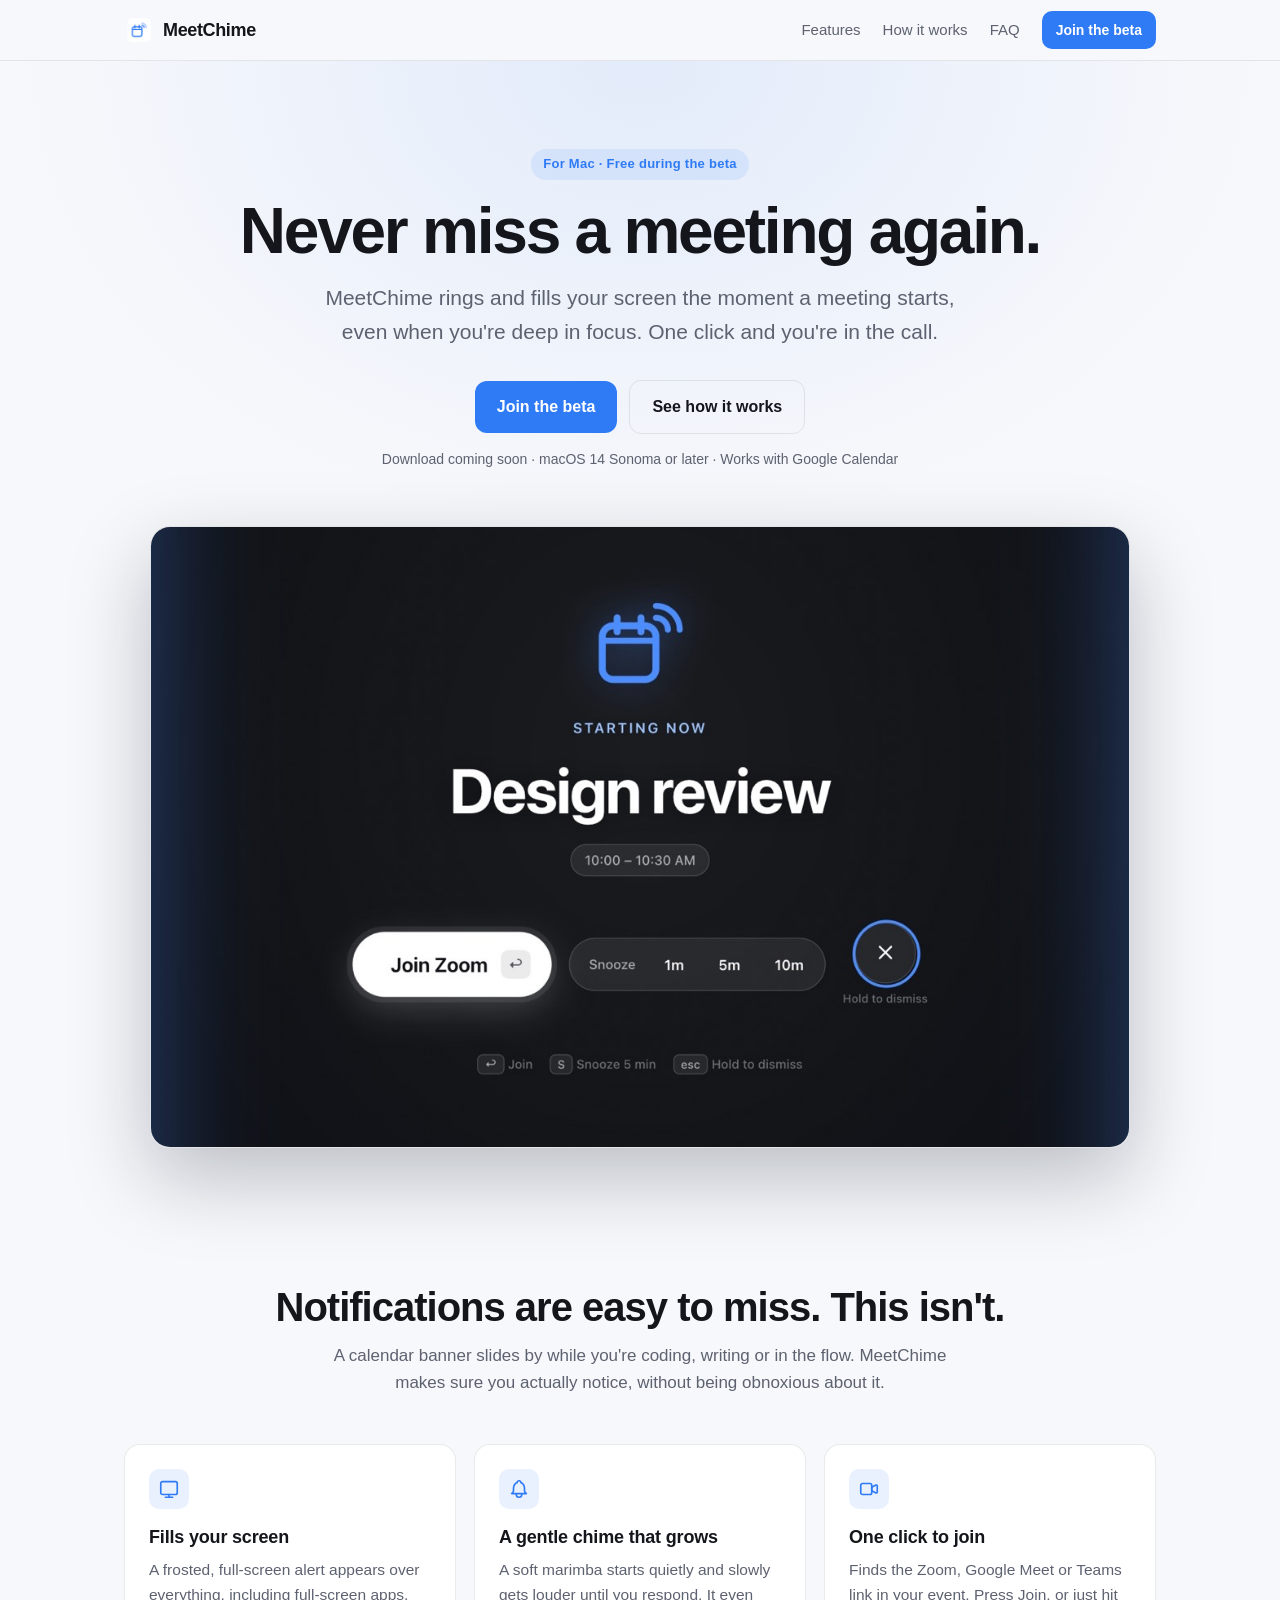
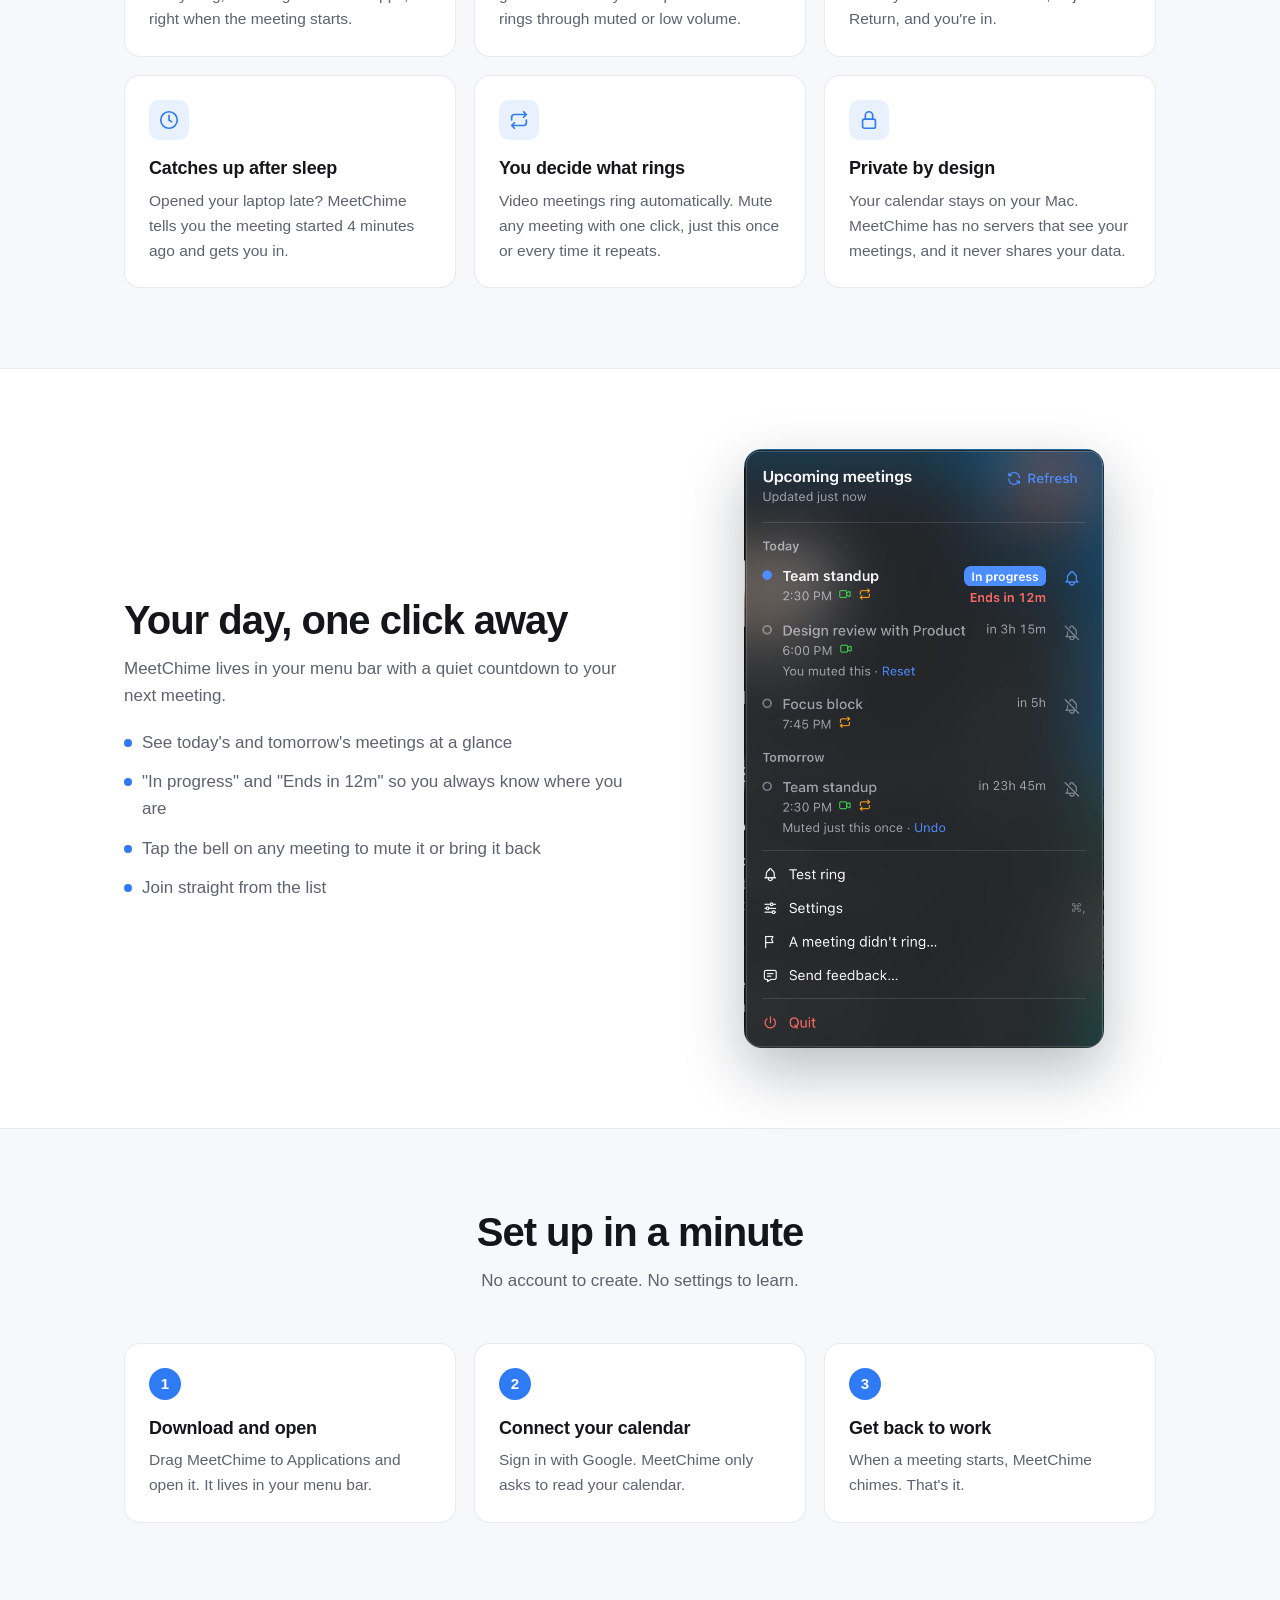
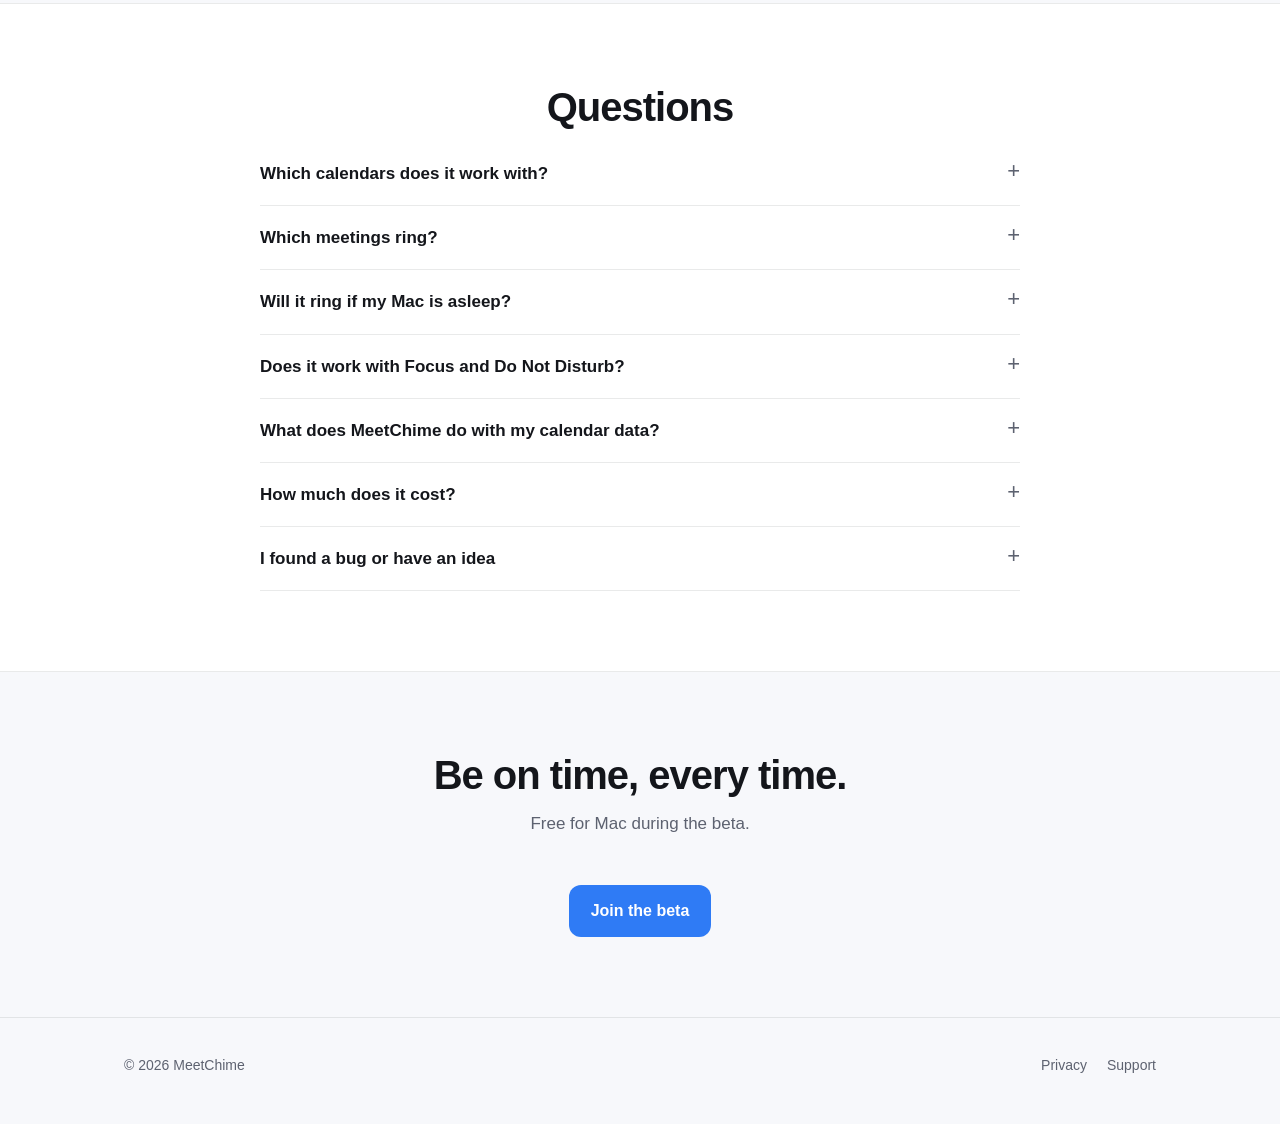
==== index.html @ 06bb9a7a "MeetChime website: landing page, privacy policy, sign-in pages Co-Authored-By: Claude Opus 5.5 <nore" ====
<!doctype html>
<html lang="en">
<head>
<meta charset="utf-8">
<meta name="viewport" content="width=device-width, initial-scale=1">
<title>MeetChime: never miss a meeting again</title>
<meta name="description" content="MeetChime is a Mac menu bar app that rings and fills your screen when a meeting starts, so you never miss one again. Works with Google Calendar, Zoom, Meet and Teams.">
<meta property="og:title" content="MeetChime: never miss a meeting again">
<meta property="og:description" content="A gentle ring and a full-screen alert when your meeting starts. One click to join.">
<meta property="og:image" content="https://meetchime.app/assets/ring-screen.jpg">
<meta property="og:url" content="https://meetchime.app/">
<link rel="icon" href="/assets/favicon.png">
<link rel="stylesheet" href="/style.css">
</head>
<body>
<header class="top">
  <div class="wrap">
    <a class="logo" href="/"><img src="/assets/app-icon.png" alt="">MeetChime</a>
    <nav class="nav">
      <a href="#features">Features</a>
      <a href="#how">How it works</a>
      <a href="#faq">FAQ</a>
      <a class="btn small download" href="#download">Download</a>
    </nav>
  </div>
</header>

<main>
  <div class="hero">
    <div class="wrap">
      <span class="eyebrow">For Mac · Free during the beta</span>
      <h1>Never miss a meeting again.</h1>
      <p class="lead">MeetChime rings and fills your screen the moment a meeting starts, even when you're deep in focus. One click and you're in the call.</p>
      <div class="cta" id="download">
        <a class="btn download" href="#">
          <svg viewBox="0 0 24 24" fill="currentColor" aria-hidden="true"><path d="M16.37 12.76c-.02-2.2 1.8-3.26 1.88-3.31-1.03-1.5-2.62-1.7-3.18-1.73-1.35-.14-2.64.8-3.33.8-.69 0-1.74-.78-2.86-.76-1.47.02-2.83.86-3.59 2.17-1.53 2.66-.39 6.6 1.1 8.76.73 1.06 1.6 2.24 2.73 2.2 1.1-.04 1.51-.71 2.84-.71 1.32 0 1.7.71 2.86.69 1.18-.02 1.93-1.07 2.65-2.13.84-1.22 1.18-2.41 1.2-2.47-.03-.01-2.3-.88-2.32-3.51zM14.2 6.29c.6-.73 1.01-1.75.9-2.77-.87.04-1.92.58-2.54 1.31-.56.64-1.05 1.68-.92 2.67.97.08 1.96-.49 2.56-1.21z"/></svg>
          <span>Download for Mac</span>
        </a>
        <a class="btn ghost" href="#how">See how it works</a>
      </div>
      <p class="fine" id="download-note">macOS 14 Sonoma or later · Works with Google Calendar</p>
      <div class="shot"><img src="/assets/ring-screen.jpg" alt="MeetChime's full-screen alert: a blue frosted screen saying 'Starting now: Design review', with Join Zoom, Snooze and Dismiss buttons" width="1200" height="760"></div>
    </div>
  </div>

  <section id="features">
    <div class="wrap">
      <h2>Notifications are easy to miss. This isn't.</h2>
      <p class="sub">A calendar banner slides by while you're coding, writing or in the flow. MeetChime makes sure you actually notice, without being obnoxious about it.</p>
      <div class="grid">
        <div class="card">
          <div class="icon"><svg viewBox="0 0 24 24" fill="none" stroke="currentColor" stroke-width="1.8" stroke-linecap="round" stroke-linejoin="round"><rect x="3" y="4" width="18" height="14" rx="2"/><path d="M8 21h8M12 18v3"/></svg></div>
          <h3>Fills your screen</h3>
          <p>A frosted, full-screen alert appears over everything, including full-screen apps, right when the meeting starts.</p>
        </div>
        <div class="card">
          <div class="icon"><svg viewBox="0 0 24 24" fill="none" stroke="currentColor" stroke-width="1.8" stroke-linecap="round" stroke-linejoin="round"><path d="M10 5a2 2 0 1 1 4 0a7 7 0 0 1 4 6v3a4 4 0 0 0 2 3H4a4 4 0 0 0 2-3v-3a7 7 0 0 1 4-6M9 17v1a3 3 0 0 0 6 0v-1"/></svg></div>
          <h3>A gentle chime that grows</h3>
          <p>A soft marimba starts quietly and slowly gets louder until you respond. It even rings through muted or low volume.</p>
        </div>
        <div class="card">
          <div class="icon"><svg viewBox="0 0 24 24" fill="none" stroke="currentColor" stroke-width="1.8" stroke-linecap="round" stroke-linejoin="round"><path d="M15 10l4.6-2.3a1 1 0 0 1 1.4.9v6.8a1 1 0 0 1-1.4.9L15 14z"/><rect x="3" y="6" width="12" height="12" rx="2"/></svg></div>
          <h3>One click to join</h3>
          <p>Finds the Zoom, Google Meet or Teams link in your event. Press Join, or just hit Return, and you're in.</p>
        </div>
        <div class="card">
          <div class="icon"><svg viewBox="0 0 24 24" fill="none" stroke="currentColor" stroke-width="1.8" stroke-linecap="round" stroke-linejoin="round"><circle cx="12" cy="12" r="9"/><path d="M12 7v5l3 2"/></svg></div>
          <h3>Catches up after sleep</h3>
          <p>Opened your laptop late? MeetChime tells you the meeting started 4 minutes ago and gets you in.</p>
        </div>
        <div class="card">
          <div class="icon"><svg viewBox="0 0 24 24" fill="none" stroke="currentColor" stroke-width="1.8" stroke-linecap="round" stroke-linejoin="round"><path d="M4 12V9a3 3 0 0 1 3-3h13m-3-3 3 3-3 3M20 12v3a3 3 0 0 1-3 3H4m3 3-3-3 3-3"/></svg></div>
          <h3>You decide what rings</h3>
          <p>Video meetings ring automatically. Mute any meeting with one click, just this once or every time it repeats.</p>
        </div>
        <div class="card">
          <div class="icon"><svg viewBox="0 0 24 24" fill="none" stroke="currentColor" stroke-width="1.8" stroke-linecap="round" stroke-linejoin="round"><rect x="5" y="11" width="14" height="10" rx="2"/><path d="M8 11V7a4 4 0 0 1 8 0v4"/></svg></div>
          <h3>Private by design</h3>
          <p>Your calendar stays on your Mac. MeetChime has no servers that see your meetings, and it never shares your data.</p>
        </div>
      </div>
    </div>
  </section>

  <section class="alt">
    <div class="wrap split">
      <div>
        <h2>Your day, one click away</h2>
        <p class="sub">MeetChime lives in your menu bar with a quiet countdown to your next meeting.</p>
        <ul>
          <li>See today's and tomorrow's meetings at a glance</li>
          <li>"In progress" and "Ends in 12m" so you always know where you are</li>
          <li>Tap the bell on any meeting to mute it or bring it back</li>
          <li>Join straight from the list</li>
        </ul>
      </div>
      <div class="panel-shot"><img src="/assets/menu-panel.png" alt="The MeetChime menu bar panel listing upcoming meetings with countdowns and bell toggles" width="685" height="1140"></div>
    </div>
  </section>

  <section id="how">
    <div class="wrap">
      <h2>Set up in a minute</h2>
      <p class="sub">No account to create. No settings to learn.</p>
      <div class="steps">
        <div class="card"><h3>Download and open</h3><p>Drag MeetChime to Applications and open it. It lives in your menu bar.</p></div>
        <div class="card"><h3>Connect your calendar</h3><p>Sign in with Google. MeetChime only asks to read your calendar.</p></div>
        <div class="card"><h3>Get back to work</h3><p>When a meeting starts, MeetChime chimes. That's it.</p></div>
      </div>
    </div>
  </section>

  <section id="faq" class="alt">
    <div class="wrap">
      <h2>Questions</h2>
      <div class="faq">
        <details><summary>Which calendars does it work with?</summary><p>Google Calendar today, including Google Workspace accounts. Outlook and iCloud are on the roadmap.</p></details>
        <details><summary>Which meetings ring?</summary><p>By default, meetings with a video link and at least one other person, that you haven't declined. You can turn any meeting on or off with one click, for a single occurrence or every time it repeats.</p></details>
        <details><summary>Will it ring if my Mac is asleep?</summary><p>A sleeping Mac can't ring. As soon as you wake it, MeetChime shows any meeting that's already started so you can jump straight in. A phone fallback for when your laptop is closed is on the roadmap.</p></details>
        <details><summary>Does it work with Focus and Do Not Disturb?</summary><p>Yes. Focus silences notifications, but MeetChime's alert is its own full-screen window, so it still gets through.</p></details>
        <details><summary>What does MeetChime do with my calendar data?</summary><p>It reads your events to know when to ring, and keeps them on your Mac. Nothing is sent to us. See the <a href="/privacy">privacy policy</a> for details.</p></details>
        <details><summary>How much does it cost?</summary><p>MeetChime is free during the beta.</p></details>
        <details><summary>I found a bug or have an idea</summary><p>Use "Send feedback" in the MeetChime menu, or email <a href="mailto:support@meetchime.app">support@meetchime.app</a>.</p></details>
      </div>
    </div>
  </section>

  <section class="final">
    <div class="wrap">
      <h2>Be on time, every time.</h2>
      <p class="sub">Free for Mac during the beta.</p>
      <div class="cta">
        <a class="btn download" href="#"><span>Download for Mac</span></a>
      </div>
    </div>
  </section>
</main>

<footer>
  <div class="wrap">
    <span>© 2026 MeetChime</span>
    <nav>
      <a href="/privacy">Privacy</a>
      <a href="mailto:support@meetchime.app">Support</a>
    </nav>
  </div>
</footer>

<script>
  // Until the first signed release exists, the download buttons ask people to get in touch instead.
  // Set RELEASED to true once a release with MeetChime.dmg is published.
  const RELEASED = false;
  const DMG = 'https://github.com/hhussain119/meetchime-site/releases/latest/download/MeetChime.dmg';
  for (const a of document.querySelectorAll('a.download')) {
    if (RELEASED) {
      a.href = DMG;
    } else {
      a.href = 'mailto:support@meetchime.app?subject=MeetChime%20beta&body=I%27d%20like%20to%20try%20MeetChime.';
      const label = a.querySelector('span');
      if (label) label.textContent = 'Join the beta';
      else a.textContent = 'Join the beta';
      a.querySelector('svg')?.remove(); // the Apple logo is for the real download
    }
  }
  if (!RELEASED) document.getElementById('download-note').textContent = 'Download coming soon · macOS 14 Sonoma or later · Works with Google Calendar';
</script>
</body>
</html>
---- style.css ----
:root {
  color-scheme: light dark;
  --bg: #f7f8fb; --surface: #fff; --text: #14161b; --muted: #5d6270; --border: rgba(20, 22, 27, .09);
  --accent: #2f7bf5; --accent-strong: #1f64d6; --accent-soft: rgba(47, 123, 245, .1); --ok: #1f9d55; --warn: #d97706;
  --radius: 16px; --max: 1080px;
}
@media (prefers-color-scheme: dark) {
  :root {
    --bg: #0e1015; --surface: #171a21; --text: #f2f3f5; --muted: #a2a7b3; --border: rgba(255, 255, 255, .08);
    --accent: #4c8dff; --accent-strong: #6aa0ff; --accent-soft: rgba(76, 141, 255, .14); --ok: #32d74b; --warn: #ff9f0a;
  }
}
* { box-sizing: border-box; }
html { scroll-behavior: smooth; }
body {
  margin: 0; background: var(--bg); color: var(--text);
  font: 17px/1.6 -apple-system, BlinkMacSystemFont, "SF Pro Text", "Inter", "Segoe UI", sans-serif;
  -webkit-font-smoothing: antialiased;
}
a { color: var(--accent); text-decoration: none; }
a:hover { text-decoration: underline; }
img { max-width: 100%; height: auto; display: block; }
.wrap { max-width: var(--max); margin: 0 auto; padding: 0 24px; }

/* Header */
.top { position: sticky; top: 0; z-index: 10; backdrop-filter: saturate(1.6) blur(14px); -webkit-backdrop-filter: saturate(1.6) blur(14px);
  background: color-mix(in srgb, var(--bg) 78%, transparent); border-bottom: 1px solid var(--border); }
.top .wrap { display: flex; align-items: center; justify-content: space-between; height: 60px; }
.logo { display: inline-flex; align-items: center; gap: 9px; font-weight: 700; font-size: 18px; letter-spacing: -.02em; color: var(--text); }
.logo:hover { text-decoration: none; }
.logo img { width: 30px; height: 30px; border-radius: 7px; }
.nav { display: flex; align-items: center; gap: 22px; font-size: 15px; }
.nav a { color: var(--muted); }
.nav a:hover { color: var(--text); text-decoration: none; }
.nav a.btn, .nav a.btn:hover { color: #fff; }

/* Buttons */
.btn { display: inline-flex; align-items: center; gap: 9px; padding: 13px 22px; border-radius: 12px; font-weight: 650; font-size: 16px;
  background: var(--accent); color: #fff; border: 0; cursor: pointer; transition: transform .12s ease, background .12s ease; }
.btn:hover { background: var(--accent-strong); text-decoration: none; transform: translateY(-1px); }
.btn.small { padding: 8px 14px; font-size: 14px; border-radius: 10px; }
.btn.ghost { background: transparent; color: var(--text); border: 1px solid var(--border); }
.btn.ghost:hover { background: var(--accent-soft); }
.btn svg { width: 18px; height: 18px; }

/* Hero */
.hero { padding: 88px 0 56px; text-align: center;
  background: radial-gradient(ellipse 70% 60% at 50% 0%, var(--accent-soft), transparent 70%); }
.eyebrow { display: inline-block; padding: 5px 12px; border-radius: 999px; background: var(--accent-soft); color: var(--accent);
  font-size: 13px; font-weight: 650; letter-spacing: .02em; }
h1 { margin: 18px auto 16px; max-width: 820px; font-size: clamp(38px, 6vw, 64px); line-height: 1.05; letter-spacing: -.035em; }
.lead { margin: 0 auto 32px; max-width: 640px; font-size: clamp(18px, 2.2vw, 21px); color: var(--muted); }
.cta { display: flex; justify-content: center; align-items: center; gap: 12px; flex-wrap: wrap; }
.fine { margin-top: 14px; font-size: 14px; color: var(--muted); }
.shot { margin: 56px auto 0; max-width: 980px; border-radius: 20px; overflow: hidden;
  box-shadow: 0 30px 80px rgba(10, 20, 40, .25); border: 1px solid var(--border); }

/* Sections */
section { padding: 80px 0; }
section.alt { background: var(--surface); border-top: 1px solid var(--border); border-bottom: 1px solid var(--border); }
h2 { margin: 0 0 12px; font-size: clamp(28px, 4vw, 40px); line-height: 1.15; letter-spacing: -.025em; text-align: center; }
.sub { margin: 0 auto 48px; max-width: 620px; text-align: center; color: var(--muted); }
.grid { display: grid; grid-template-columns: repeat(auto-fit, minmax(260px, 1fr)); gap: 18px; }
.card { padding: 24px; border-radius: var(--radius); background: var(--surface); border: 1px solid var(--border); }
section.alt .card { background: var(--bg); }
.card .icon { width: 40px; height: 40px; border-radius: 10px; display: grid; place-items: center; background: var(--accent-soft); color: var(--accent); margin-bottom: 14px; }
.card .icon svg { width: 22px; height: 22px; }
.card h3 { margin: 0 0 6px; font-size: 18px; letter-spacing: -.01em; }
.card p { margin: 0; color: var(--muted); font-size: 15.5px; }

.split { display: grid; grid-template-columns: 1.05fr .95fr; gap: 56px; align-items: center; }
.split h2, .split .sub { text-align: left; margin-left: 0; }
.split .sub { margin-bottom: 20px; }
.split ul { margin: 0; padding: 0; list-style: none; display: grid; gap: 12px; }
.split li { display: flex; gap: 10px; color: var(--muted); }
.split li::before { content: ""; flex: none; width: 8px; height: 8px; margin-top: 10px; border-radius: 50%; background: var(--accent); }
.panel-shot { max-width: 360px; margin: 0 auto; border-radius: 18px; overflow: hidden; box-shadow: 0 24px 60px rgba(10, 20, 40, .28); }

.steps { counter-reset: step; display: grid; grid-template-columns: repeat(auto-fit, minmax(240px, 1fr)); gap: 18px; }
.steps .card::before { counter-increment: step; content: counter(step); display: grid; place-items: center; width: 32px; height: 32px;
  border-radius: 50%; background: var(--accent); color: #fff; font-weight: 700; font-size: 15px; margin-bottom: 14px; }

.faq { max-width: 760px; margin: 0 auto; }
.faq details { border-bottom: 1px solid var(--border); padding: 18px 0; }
.faq summary { cursor: pointer; font-weight: 650; font-size: 17px; list-style: none; display: flex; justify-content: space-between; gap: 12px; }
.faq summary::-webkit-details-marker { display: none; }
.faq summary::after { content: "+"; color: var(--muted); font-weight: 400; font-size: 22px; line-height: 1; }
.faq details[open] summary::after { content: "–"; }
.faq p { margin: 10px 0 0; color: var(--muted); }

.final { text-align: center; }

/* Footer */
footer { padding: 36px 0 48px; color: var(--muted); font-size: 14px; border-top: 1px solid var(--border); }
footer .wrap { display: flex; justify-content: space-between; gap: 16px; flex-wrap: wrap; }
footer nav { display: flex; gap: 20px; }
footer a { color: var(--muted); }

/* Legal and simple pages */
.doc { max-width: 760px; margin: 0 auto; padding: 64px 24px 80px; }
.doc h1 { font-size: clamp(32px, 5vw, 44px); margin: 0 0 6px; text-align: left; }
.doc .updated { color: var(--muted); font-size: 15px; margin: 0 0 36px; }
.doc h2 { text-align: left; font-size: 22px; margin: 36px 0 10px; }
.doc p, .doc li { color: var(--muted); }
.doc li { margin: 6px 0; }
.doc strong { color: var(--text); }

.center { min-height: calc(100vh - 61px); display: grid; place-items: center; padding: 24px; }
.result { width: 100%; max-width: 440px; padding: 40px 32px 30px; text-align: center; border-radius: 20px;
  background: var(--surface); border: 1px solid var(--border); box-shadow: 0 24px 70px rgba(10, 20, 40, .1); }
.result .status { width: 68px; height: 68px; margin: 0 auto 18px; border-radius: 50%; display: grid; place-items: center; }
.result .status.ok { background: color-mix(in srgb, var(--ok) 14%, transparent); color: var(--ok); }
.result .status.err { background: color-mix(in srgb, var(--warn) 16%, transparent); color: var(--warn); }
.result h1 { font-size: 28px; margin: 0 0 10px; letter-spacing: -.02em; }
.result p { margin: 0; color: var(--muted); }
.result .note { margin-top: 24px; padding-top: 18px; border-top: 1px solid var(--border); font-size: 14px; }

@media (max-width: 820px) {
  .split { grid-template-columns: 1fr; gap: 36px; }
  .split h2, .split .sub { text-align: center; }
  .nav a:not(.btn) { display: none; }
  .hero { padding-top: 64px; }
  section { padding: 64px 0; }
}
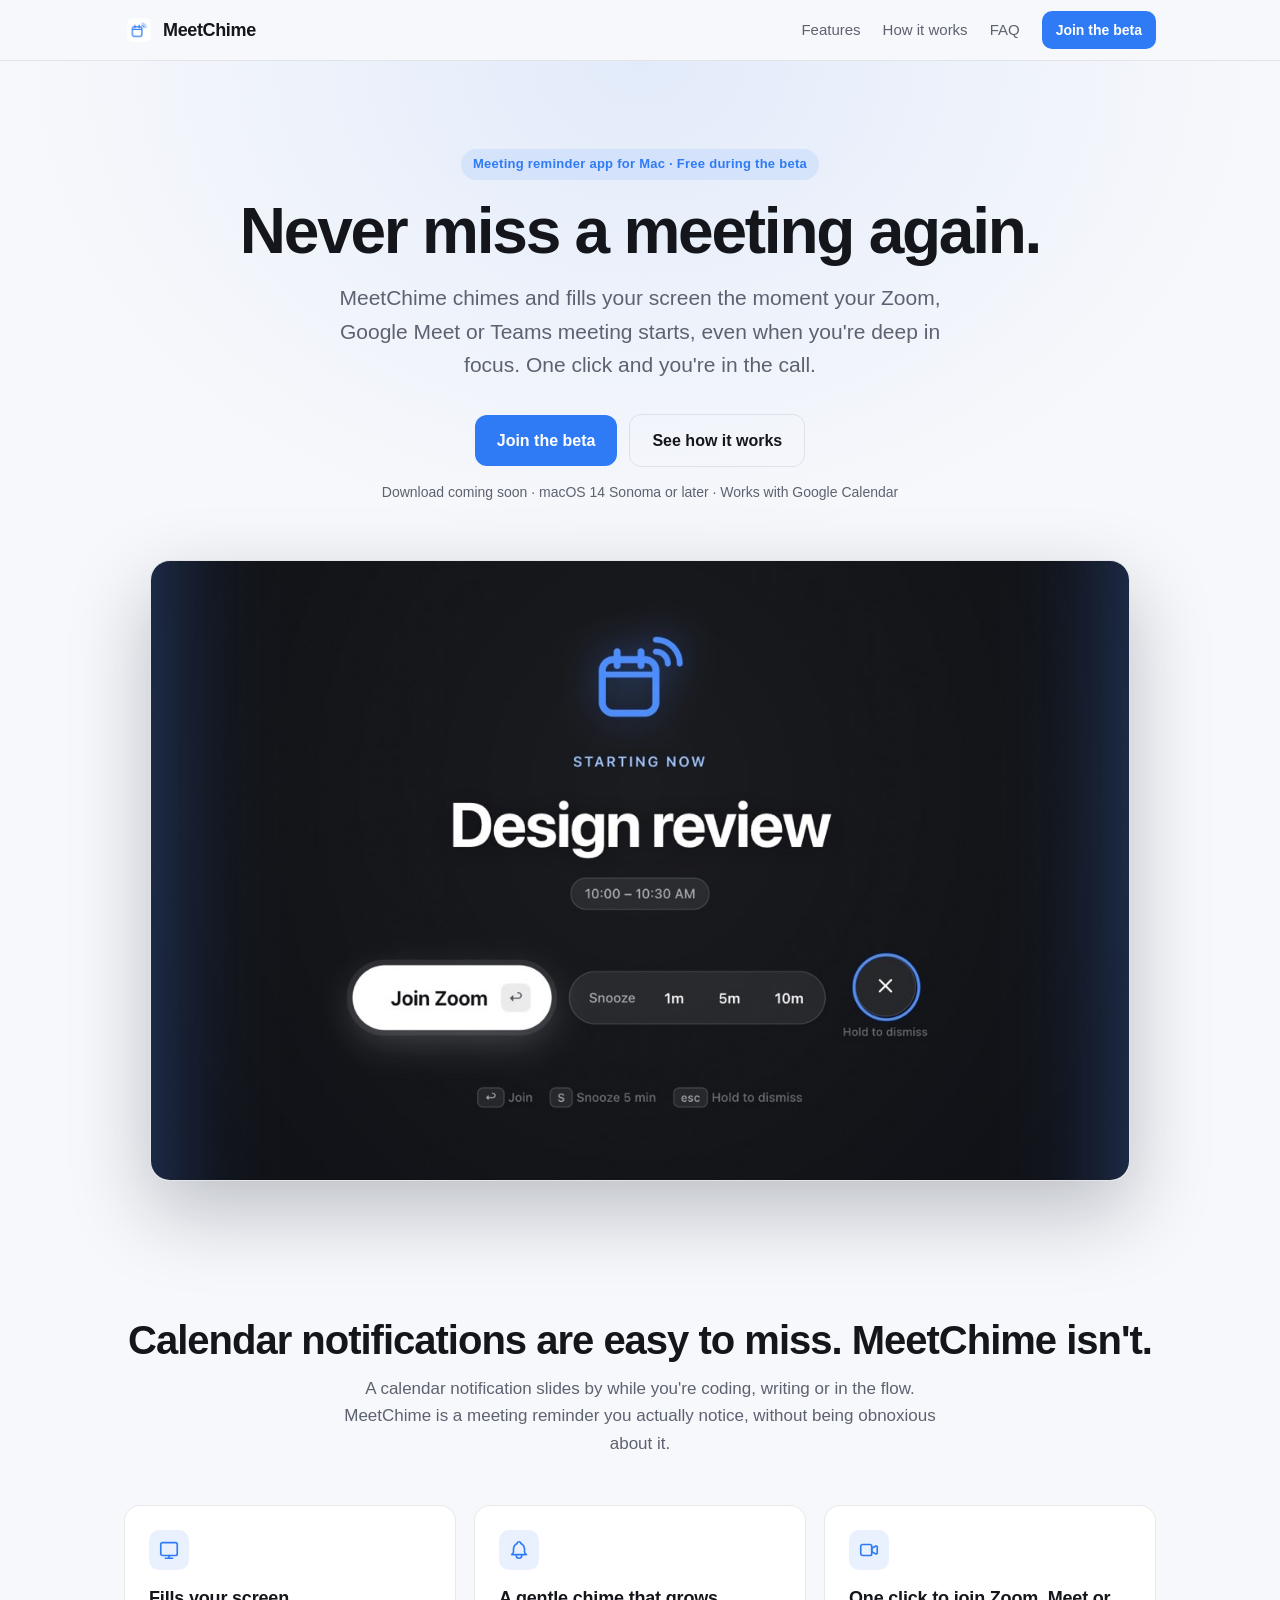
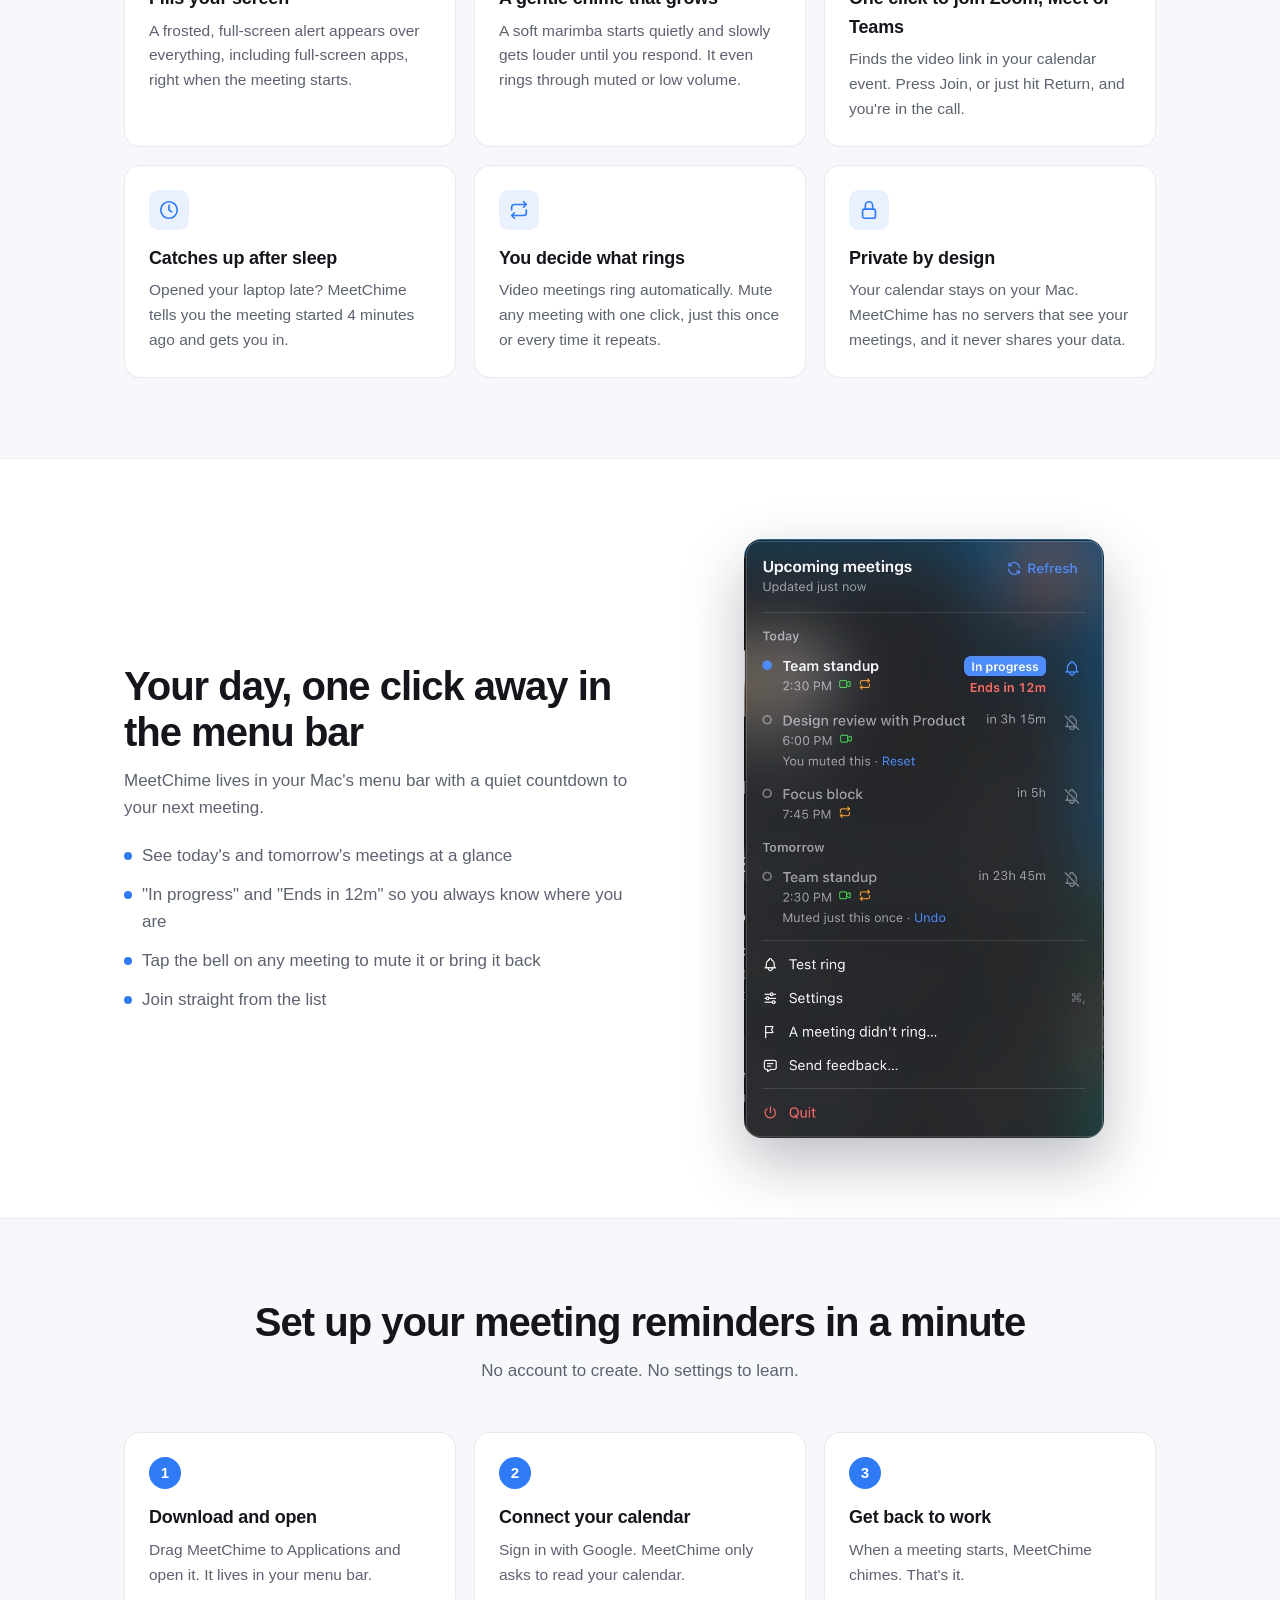
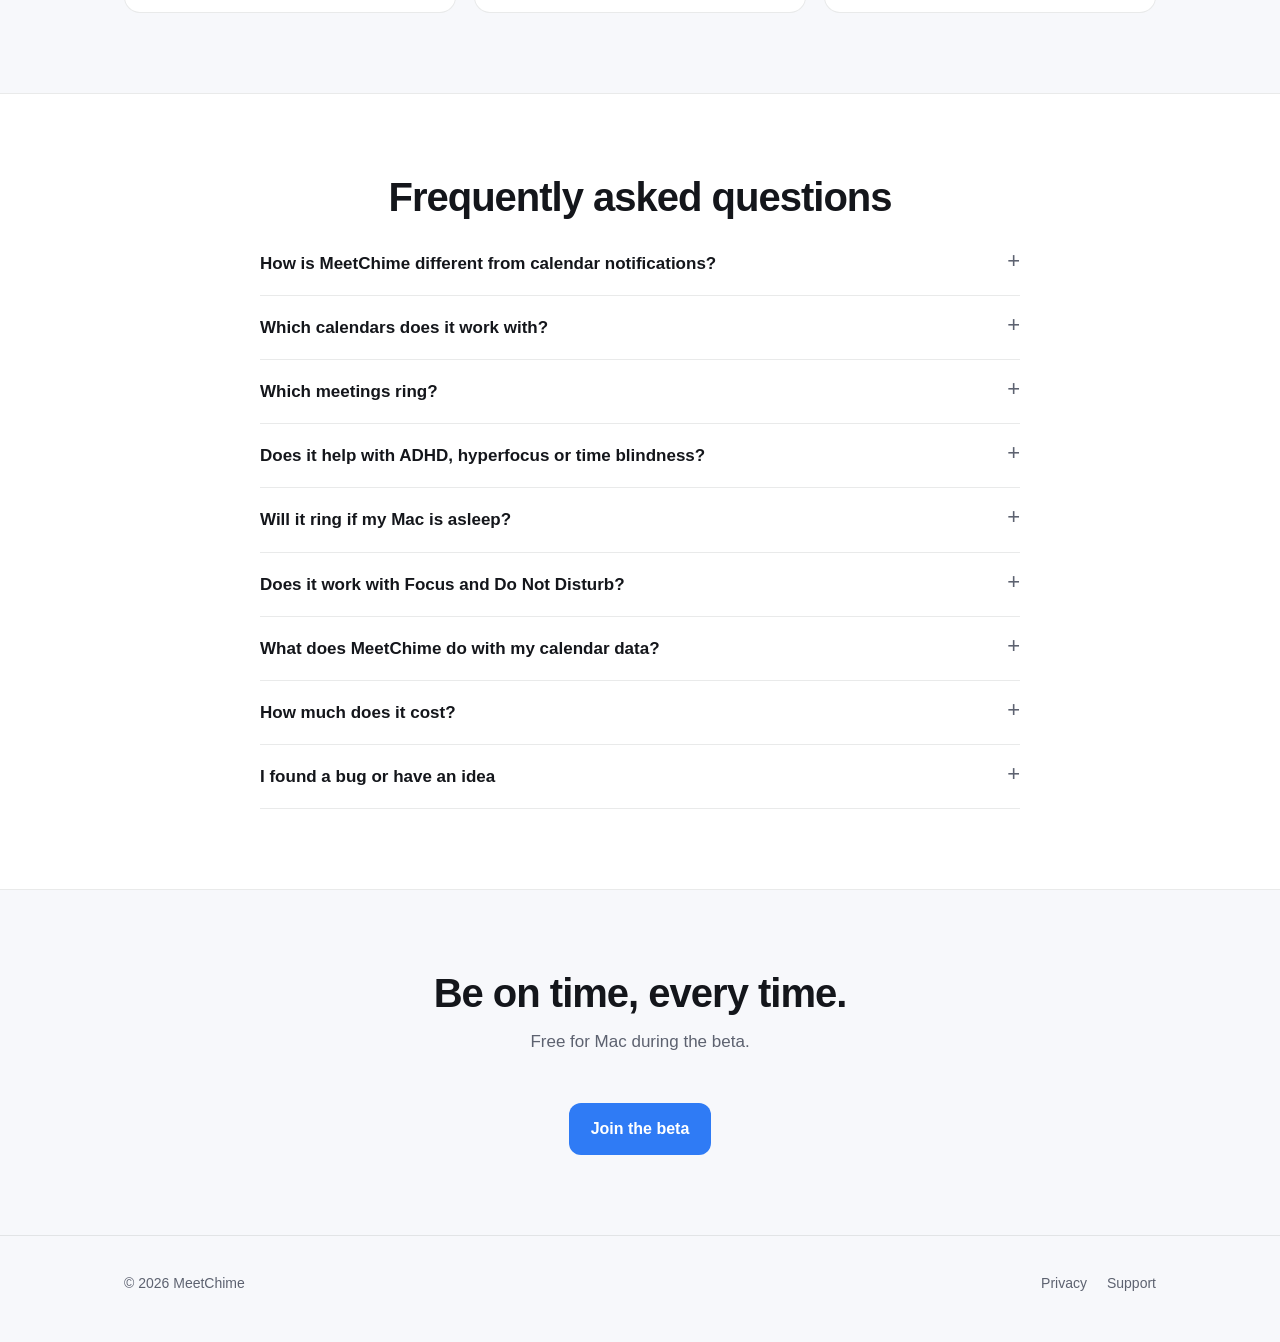
==== commit 5ec14956: "SEO: search-friendly copy, canonical, link previews, structured data, sitemap - Title, description, " ====
--- a/index.html
+++ b/index.html
@@ -3,13 +3,41 @@
 <head>
 <meta charset="utf-8">
 <meta name="viewport" content="width=device-width, initial-scale=1">
-<title>MeetChime: never miss a meeting again</title>
-<meta name="description" content="MeetChime is a Mac menu bar app that rings and fills your screen when a meeting starts, so you never miss one again. Works with Google Calendar, Zoom, Meet and Teams.">
-<meta property="og:title" content="MeetChime: never miss a meeting again">
-<meta property="og:description" content="A gentle ring and a full-screen alert when your meeting starts. One click to join.">
-<meta property="og:image" content="https://meetchime.app/assets/ring-screen.jpg">
+<title>MeetChime: the meeting reminder app for Mac you can't miss</title>
+<meta name="description" content="Meeting reminder app for Mac: a chime and a full-screen alert when your Zoom, Google Meet or Teams meeting starts, with one-click Join. Free during the beta.">
+<link rel="canonical" href="https://meetchime.app/">
+<meta property="og:type" content="website">
+<meta property="og:site_name" content="MeetChime">
+<meta property="og:title" content="MeetChime: the meeting reminder app for Mac you can't miss">
+<meta property="og:description" content="A meeting reminder for Mac you can't miss: a gentle chime and a full-screen alert when your meeting starts, with one click to join.">
 <meta property="og:url" content="https://meetchime.app/">
+<meta property="og:image" content="https://meetchime.app/assets/og-image.jpg">
+<meta property="og:image:width" content="1200">
+<meta property="og:image:height" content="630">
+<meta property="og:image:alt" content="MeetChime's full-screen meeting alert with Join, Snooze and Dismiss buttons">
+<meta name="twitter:card" content="summary_large_image">
+<meta name="twitter:title" content="MeetChime: the meeting reminder app for Mac you can't miss">
+<meta name="twitter:description" content="A meeting reminder for Mac you can't miss: a gentle chime and a full-screen alert when your meeting starts, with one click to join.">
+<meta name="twitter:image" content="https://meetchime.app/assets/og-image.jpg">
+<meta name="theme-color" content="#2f7bf5">
 <link rel="icon" href="/assets/favicon.png">
+<link rel="apple-touch-icon" href="/assets/apple-touch-icon.png">
+<script type="application/ld+json">
+{
+  "@context": "https://schema.org",
+  "@type": "SoftwareApplication",
+  "name": "MeetChime",
+  "description": "Meeting reminder app for Mac: a chime and a full-screen alert when your Zoom, Google Meet or Teams meeting starts, with one-click Join. Free during the beta.",
+  "url": "https://meetchime.app/",
+  "image": "https://meetchime.app/assets/og-image.jpg",
+  "screenshot": "https://meetchime.app/assets/ring-screen.jpg",
+  "applicationCategory": "BusinessApplication",
+  "applicationSubCategory": "Meeting reminder",
+  "operatingSystem": "macOS 14 or later",
+  "offers": { "@type": "Offer", "price": "0", "priceCurrency": "USD" },
+  "publisher": { "@type": "Organization", "name": "MeetChime", "url": "https://meetchime.app/", "email": "support@meetchime.app" }
+}
+</script>
 <link rel="stylesheet" href="/style.css">
 </head>
 <body>
@@ -28,9 +56,9 @@
 <main>
   <div class="hero">
     <div class="wrap">
-      <span class="eyebrow">For Mac · Free during the beta</span>
+      <span class="eyebrow">Meeting reminder app for Mac · Free during the beta</span>
       <h1>Never miss a meeting again.</h1>
-      <p class="lead">MeetChime rings and fills your screen the moment a meeting starts, even when you're deep in focus. One click and you're in the call.</p>
+      <p class="lead">MeetChime chimes and fills your screen the moment your Zoom, Google Meet or Teams meeting starts, even when you're deep in focus. One click and you're in the call.</p>
       <div class="cta" id="download">
         <a class="btn download" href="#">
           <svg viewBox="0 0 24 24" fill="currentColor" aria-hidden="true"><path d="M16.37 12.76c-.02-2.2 1.8-3.26 1.88-3.31-1.03-1.5-2.62-1.7-3.18-1.73-1.35-.14-2.64.8-3.33.8-.69 0-1.74-.78-2.86-.76-1.47.02-2.83.86-3.59 2.17-1.53 2.66-.39 6.6 1.1 8.76.73 1.06 1.6 2.24 2.73 2.2 1.1-.04 1.51-.71 2.84-.71 1.32 0 1.7.71 2.86.69 1.18-.02 1.93-1.07 2.65-2.13.84-1.22 1.18-2.41 1.2-2.47-.03-.01-2.3-.88-2.32-3.51zM14.2 6.29c.6-.73 1.01-1.75.9-2.77-.87.04-1.92.58-2.54 1.31-.56.64-1.05 1.68-.92 2.67.97.08 1.96-.49 2.56-1.21z"/></svg>
@@ -45,8 +73,8 @@
 
   <section id="features">
     <div class="wrap">
-      <h2>Notifications are easy to miss. This isn't.</h2>
-      <p class="sub">A calendar banner slides by while you're coding, writing or in the flow. MeetChime makes sure you actually notice, without being obnoxious about it.</p>
+      <h2>Calendar notifications are easy to miss. MeetChime isn't.</h2>
+      <p class="sub">A calendar notification slides by while you're coding, writing or in the flow. MeetChime is a meeting reminder you actually notice, without being obnoxious about it.</p>
       <div class="grid">
         <div class="card">
           <div class="icon"><svg viewBox="0 0 24 24" fill="none" stroke="currentColor" stroke-width="1.8" stroke-linecap="round" stroke-linejoin="round"><rect x="3" y="4" width="18" height="14" rx="2"/><path d="M8 21h8M12 18v3"/></svg></div>
@@ -60,8 +88,8 @@
         </div>
         <div class="card">
           <div class="icon"><svg viewBox="0 0 24 24" fill="none" stroke="currentColor" stroke-width="1.8" stroke-linecap="round" stroke-linejoin="round"><path d="M15 10l4.6-2.3a1 1 0 0 1 1.4.9v6.8a1 1 0 0 1-1.4.9L15 14z"/><rect x="3" y="6" width="12" height="12" rx="2"/></svg></div>
-          <h3>One click to join</h3>
-          <p>Finds the Zoom, Google Meet or Teams link in your event. Press Join, or just hit Return, and you're in.</p>
+          <h3>One click to join Zoom, Meet or Teams</h3>
+          <p>Finds the video link in your calendar event. Press Join, or just hit Return, and you're in the call.</p>
         </div>
         <div class="card">
           <div class="icon"><svg viewBox="0 0 24 24" fill="none" stroke="currentColor" stroke-width="1.8" stroke-linecap="round" stroke-linejoin="round"><circle cx="12" cy="12" r="9"/><path d="M12 7v5l3 2"/></svg></div>
@@ -85,8 +113,8 @@
   <section class="alt">
     <div class="wrap split">
       <div>
-        <h2>Your day, one click away</h2>
-        <p class="sub">MeetChime lives in your menu bar with a quiet countdown to your next meeting.</p>
+        <h2>Your day, one click away in the menu bar</h2>
+        <p class="sub">MeetChime lives in your Mac's menu bar with a quiet countdown to your next meeting.</p>
         <ul>
           <li>See today's and tomorrow's meetings at a glance</li>
           <li>"In progress" and "Ends in 12m" so you always know where you are</li>
@@ -94,13 +122,13 @@
           <li>Join straight from the list</li>
         </ul>
       </div>
-      <div class="panel-shot"><img src="/assets/menu-panel.png" alt="The MeetChime menu bar panel listing upcoming meetings with countdowns and bell toggles" width="685" height="1140"></div>
+      <div class="panel-shot"><img src="/assets/menu-panel.jpg" loading="lazy" alt="The MeetChime menu bar panel listing upcoming meetings with countdowns and bell toggles" width="685" height="1140"></div>
     </div>
   </section>
 
   <section id="how">
     <div class="wrap">
-      <h2>Set up in a minute</h2>
+      <h2>Set up your meeting reminders in a minute</h2>
       <p class="sub">No account to create. No settings to learn.</p>
       <div class="steps">
         <div class="card"><h3>Download and open</h3><p>Drag MeetChime to Applications and open it. It lives in your menu bar.</p></div>
@@ -112,10 +140,12 @@
 
   <section id="faq" class="alt">
     <div class="wrap">
-      <h2>Questions</h2>
+      <h2>Frequently asked questions</h2>
       <div class="faq">
+        <details><summary>How is MeetChime different from calendar notifications?</summary><p>Google Calendar and macOS show a small banner that disappears in seconds and is silenced by Focus. MeetChime shows a full-screen alert with a chime that grows until you respond, and a button that joins the call directly.</p></details>
         <details><summary>Which calendars does it work with?</summary><p>Google Calendar today, including Google Workspace accounts. Outlook and iCloud are on the roadmap.</p></details>
         <details><summary>Which meetings ring?</summary><p>By default, meetings with a video link and at least one other person, that you haven't declined. You can turn any meeting on or off with one click, for a single occurrence or every time it repeats.</p></details>
+        <details><summary>Does it help with ADHD, hyperfocus or time blindness?</summary><p>Many people miss meetings because they're deep in focus and a small notification doesn't register. MeetChime was built for exactly that moment: the full-screen alert interrupts your focus right when the meeting starts, so you don't have to keep an eye on the clock.</p></details>
         <details><summary>Will it ring if my Mac is asleep?</summary><p>A sleeping Mac can't ring. As soon as you wake it, MeetChime shows any meeting that's already started so you can jump straight in. A phone fallback for when your laptop is closed is on the roadmap.</p></details>
         <details><summary>Does it work with Focus and Do Not Disturb?</summary><p>Yes. Focus silences notifications, but MeetChime's alert is its own full-screen window, so it still gets through.</p></details>
         <details><summary>What does MeetChime do with my calendar data?</summary><p>It reads your events to know when to ring, and keeps them on your Mac. Nothing is sent to us. See the <a href="/privacy">privacy policy</a> for details.</p></details>
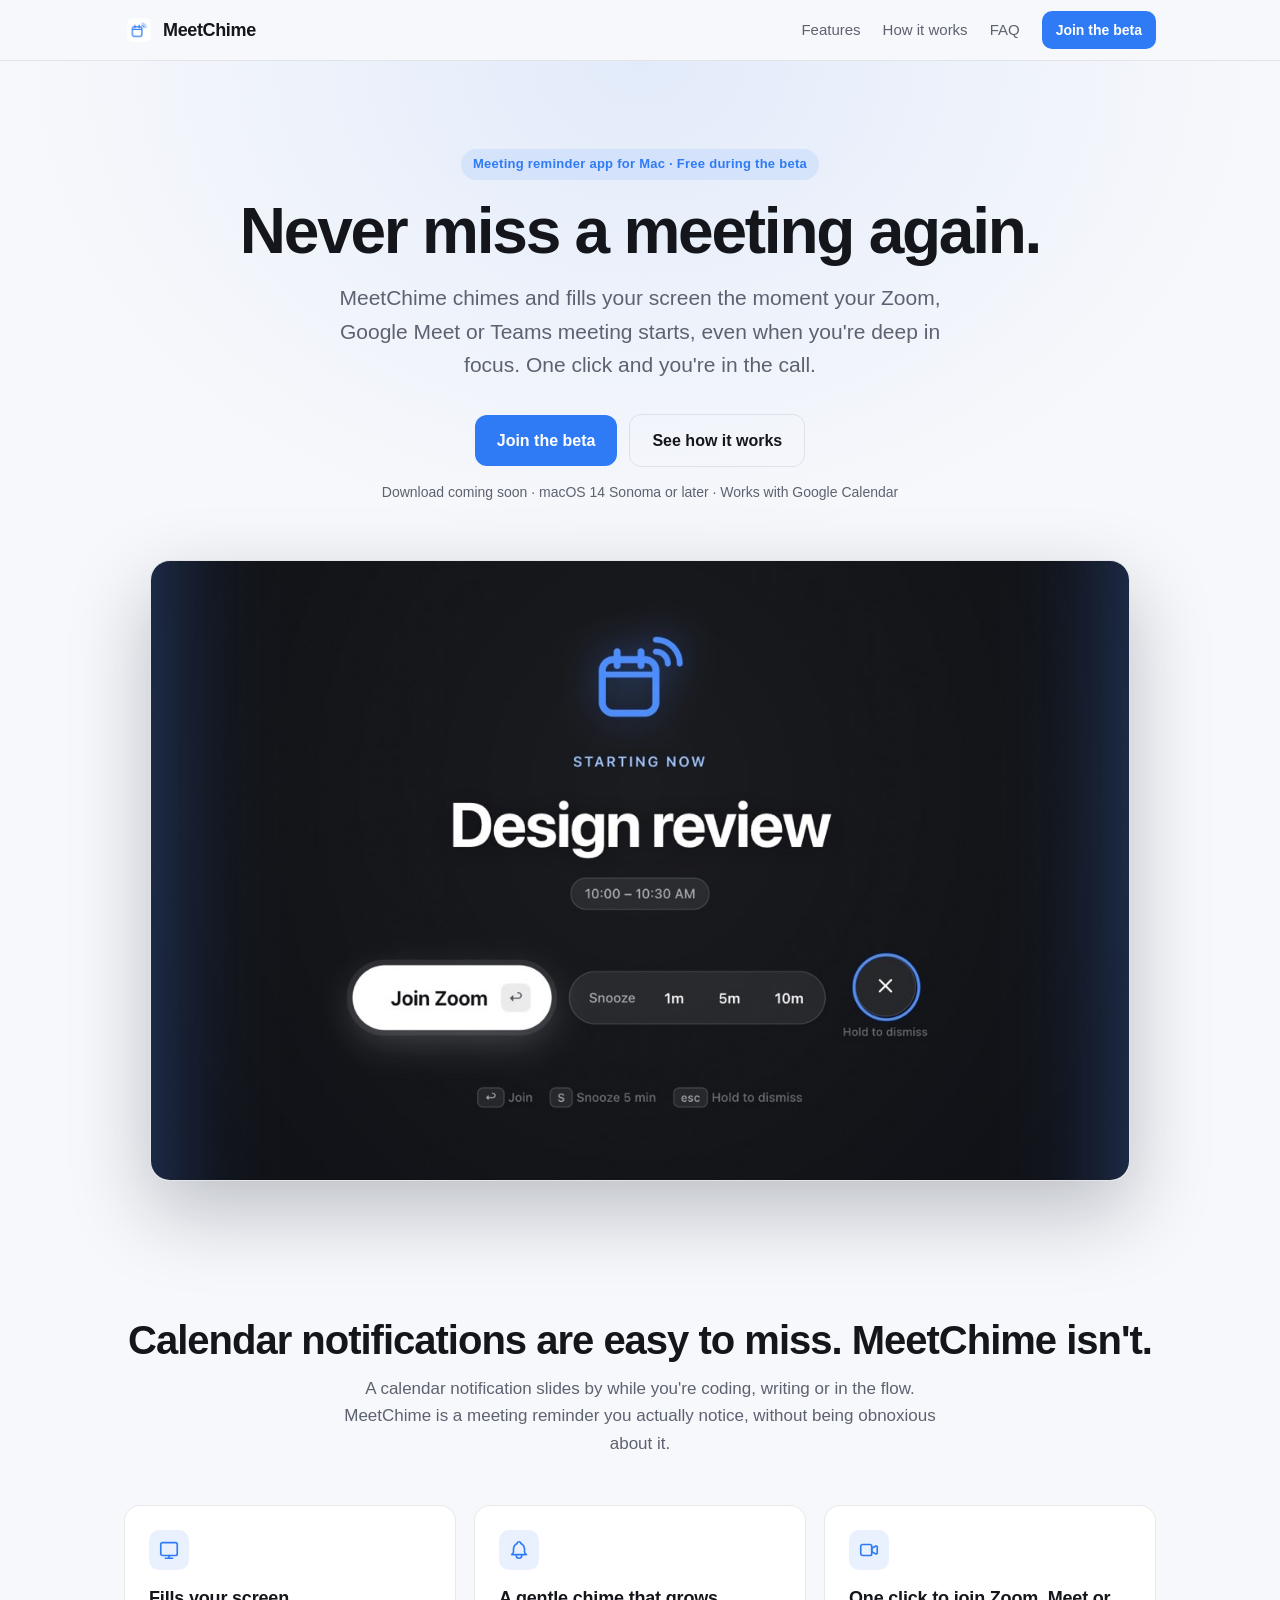
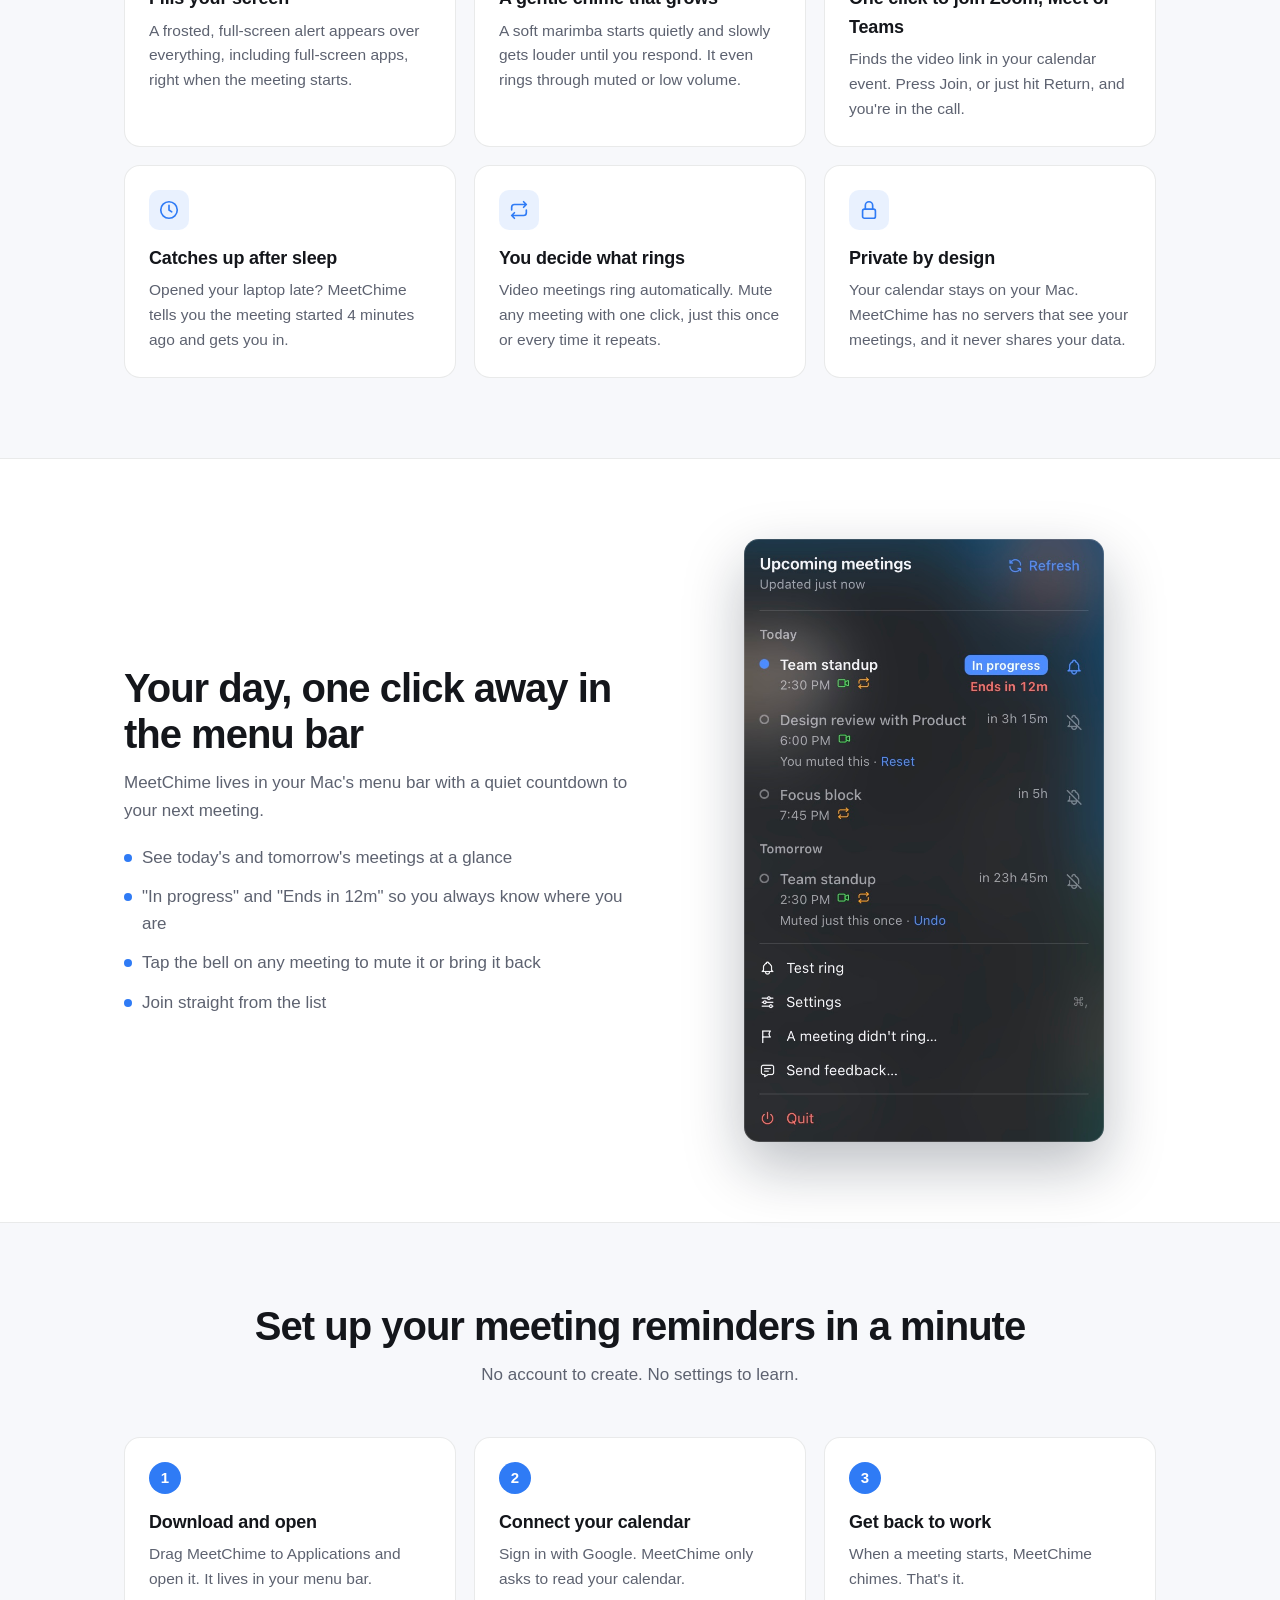
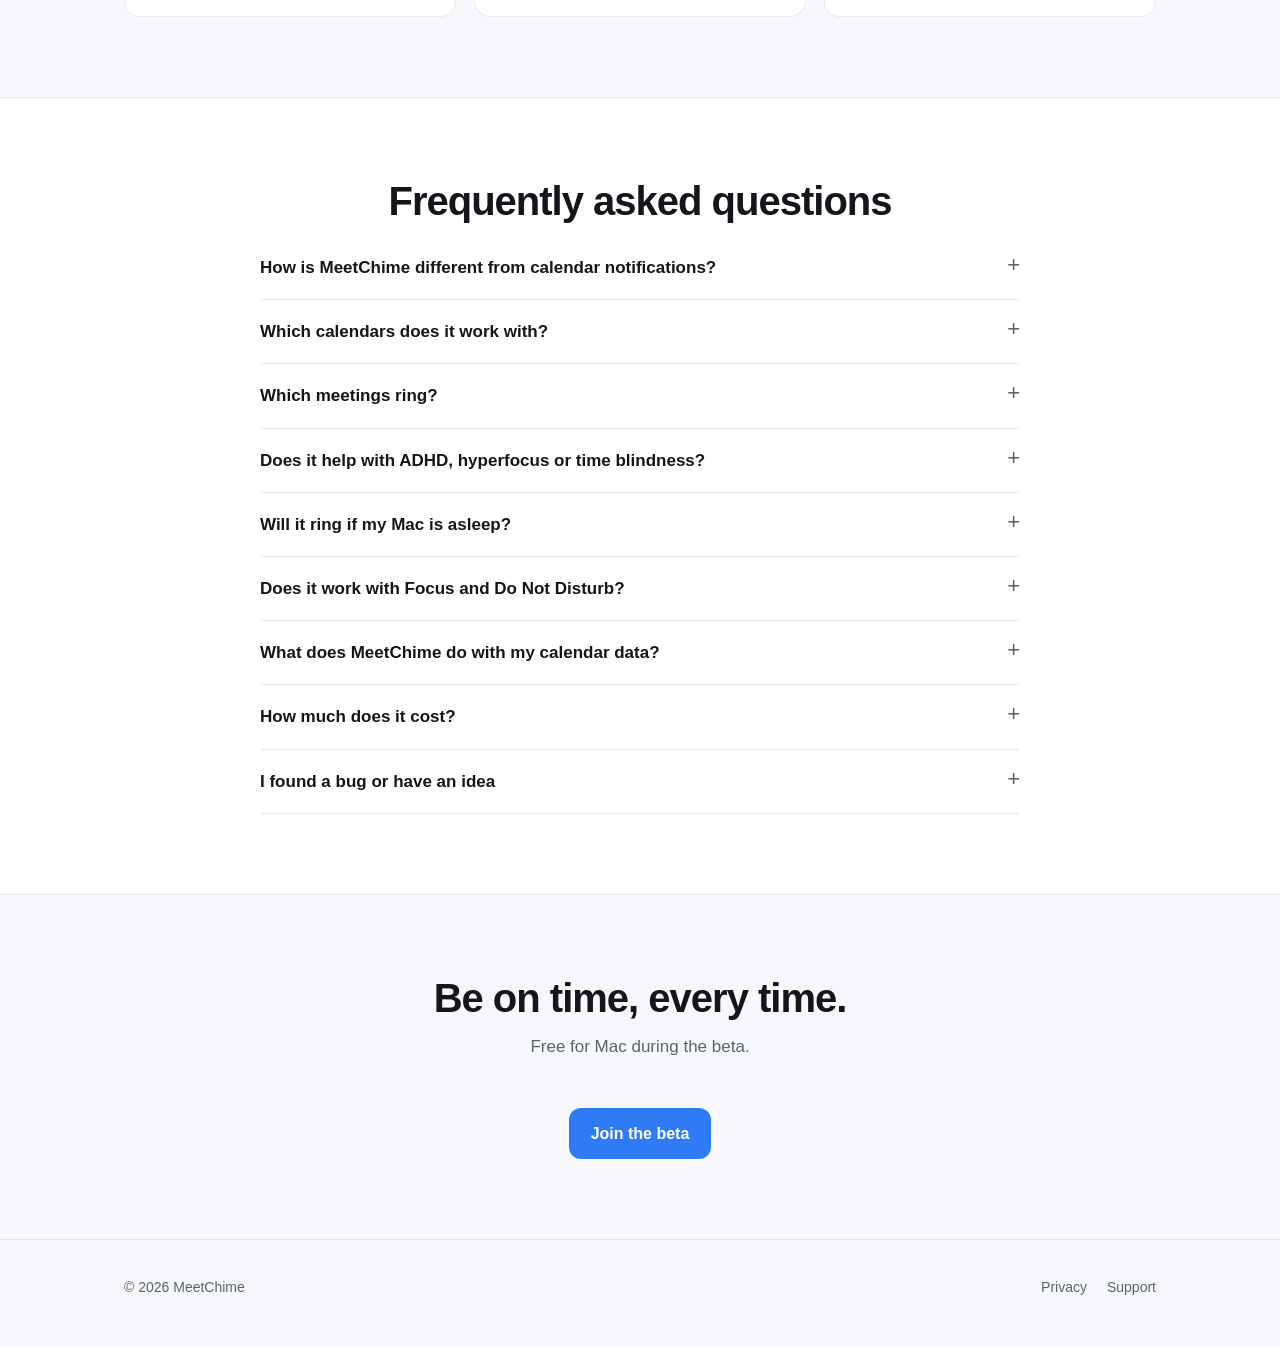
==== commit a05f9798: "Clean up the menu panel screenshot's edges Re-crop inside the panel's own border so no background sh" ====
--- a/index.html
+++ b/index.html
@@ -122,7 +122,7 @@
           <li>Join straight from the list</li>
         </ul>
       </div>
-      <div class="panel-shot"><img src="/assets/menu-panel.jpg" loading="lazy" alt="The MeetChime menu bar panel listing upcoming meetings with countdowns and bell toggles" width="685" height="1140"></div>
+      <div class="panel-shot"><img src="/assets/menu-panel.jpg" loading="lazy" alt="The MeetChime menu bar panel listing upcoming meetings with countdowns and bell toggles" width="674" height="1130"></div>
     </div>
   </section>
 
--- a/style.css
+++ b/style.css
@@ -74,7 +74,11 @@
 .split ul { margin: 0; padding: 0; list-style: none; display: grid; gap: 12px; }
 .split li { display: flex; gap: 10px; color: var(--muted); }
 .split li::before { content: ""; flex: none; width: 8px; height: 8px; margin-top: 10px; border-radius: 50%; background: var(--accent); }
-.panel-shot { max-width: 360px; margin: 0 auto; border-radius: 18px; overflow: hidden; box-shadow: 0 24px 60px rgba(10, 20, 40, .28); }
+.panel-shot { position: relative; max-width: 360px; margin: 0 auto; border-radius: 15px; overflow: hidden;
+  box-shadow: 0 24px 60px rgba(10, 20, 40, .28); }
+/* A hairline edge drawn over the image, standing in for the panel's own border (cropped off). */
+.panel-shot::after { content: ""; position: absolute; inset: 0; border-radius: inherit; pointer-events: none;
+  box-shadow: inset 0 0 0 1px rgba(255, 255, 255, .14); }
 
 .steps { counter-reset: step; display: grid; grid-template-columns: repeat(auto-fit, minmax(240px, 1fr)); gap: 18px; }
 .steps .card::before { counter-increment: step; content: counter(step); display: grid; place-items: center; width: 32px; height: 32px;
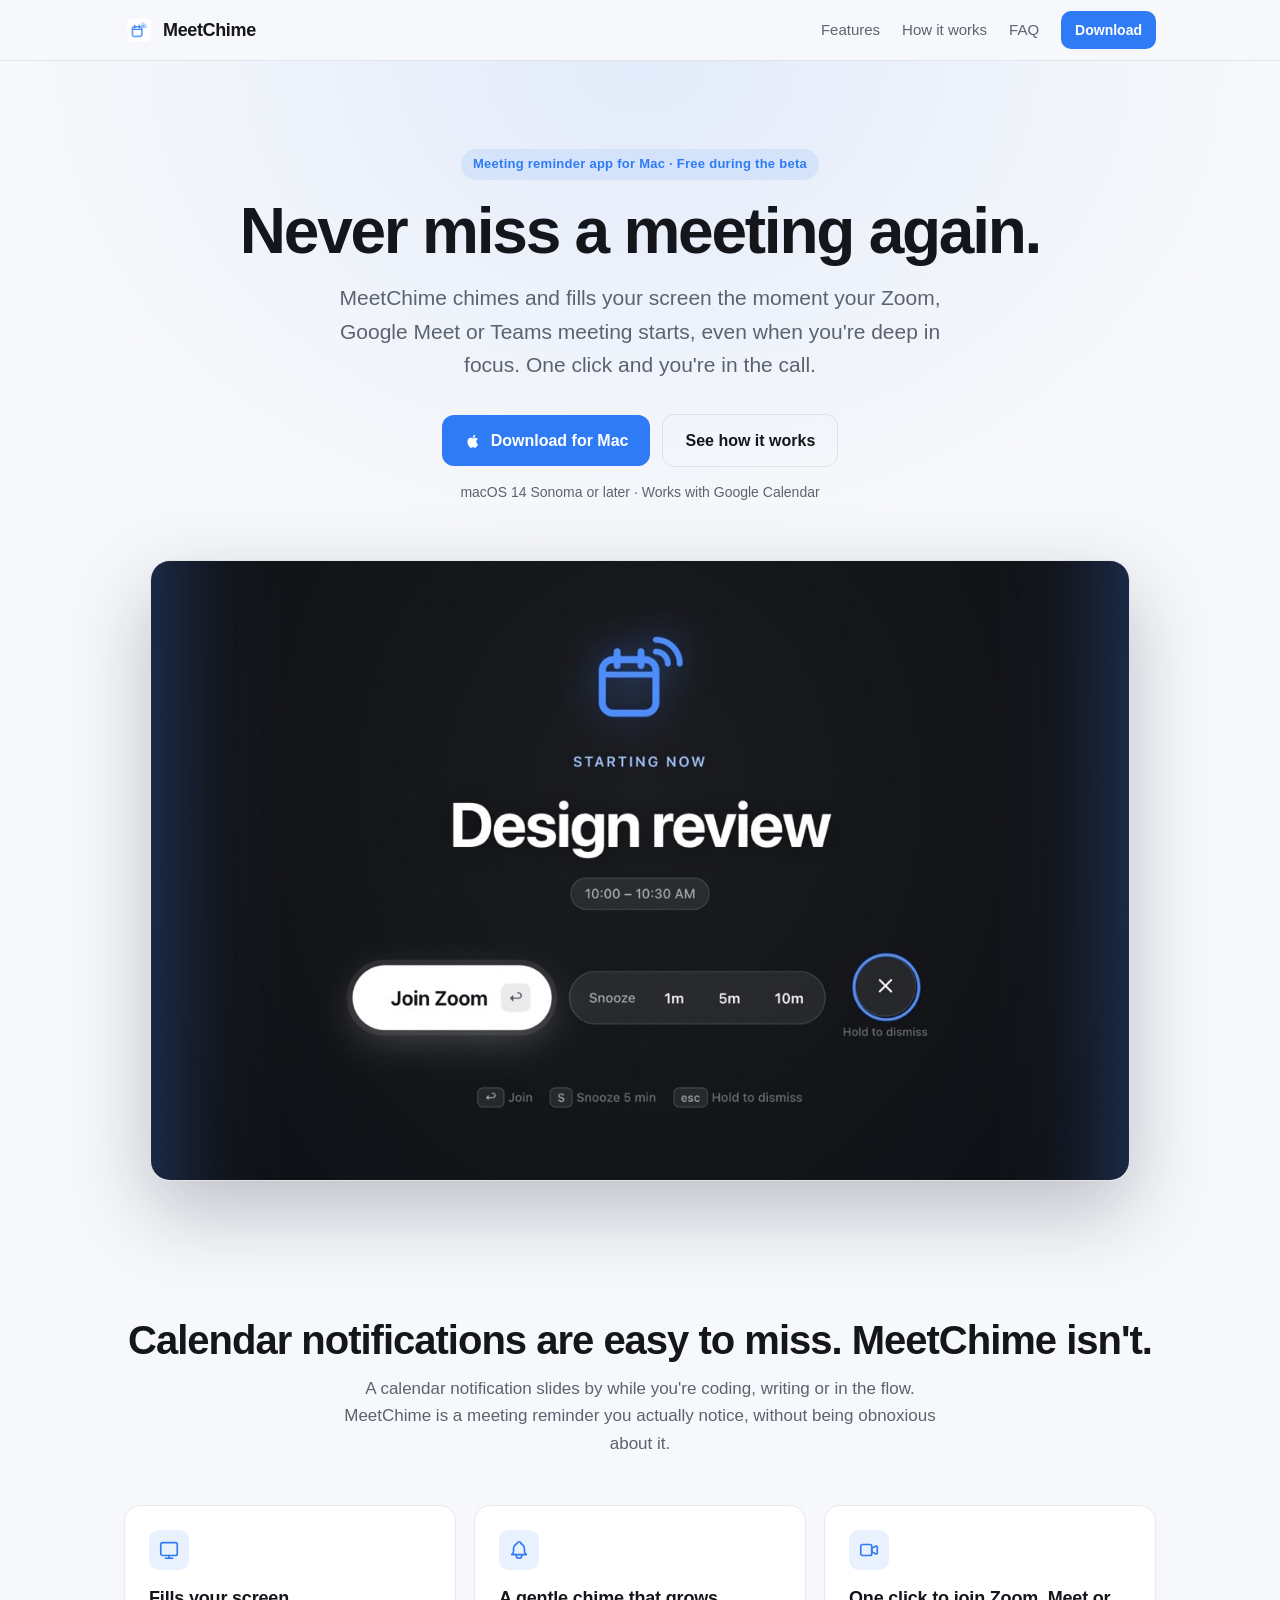
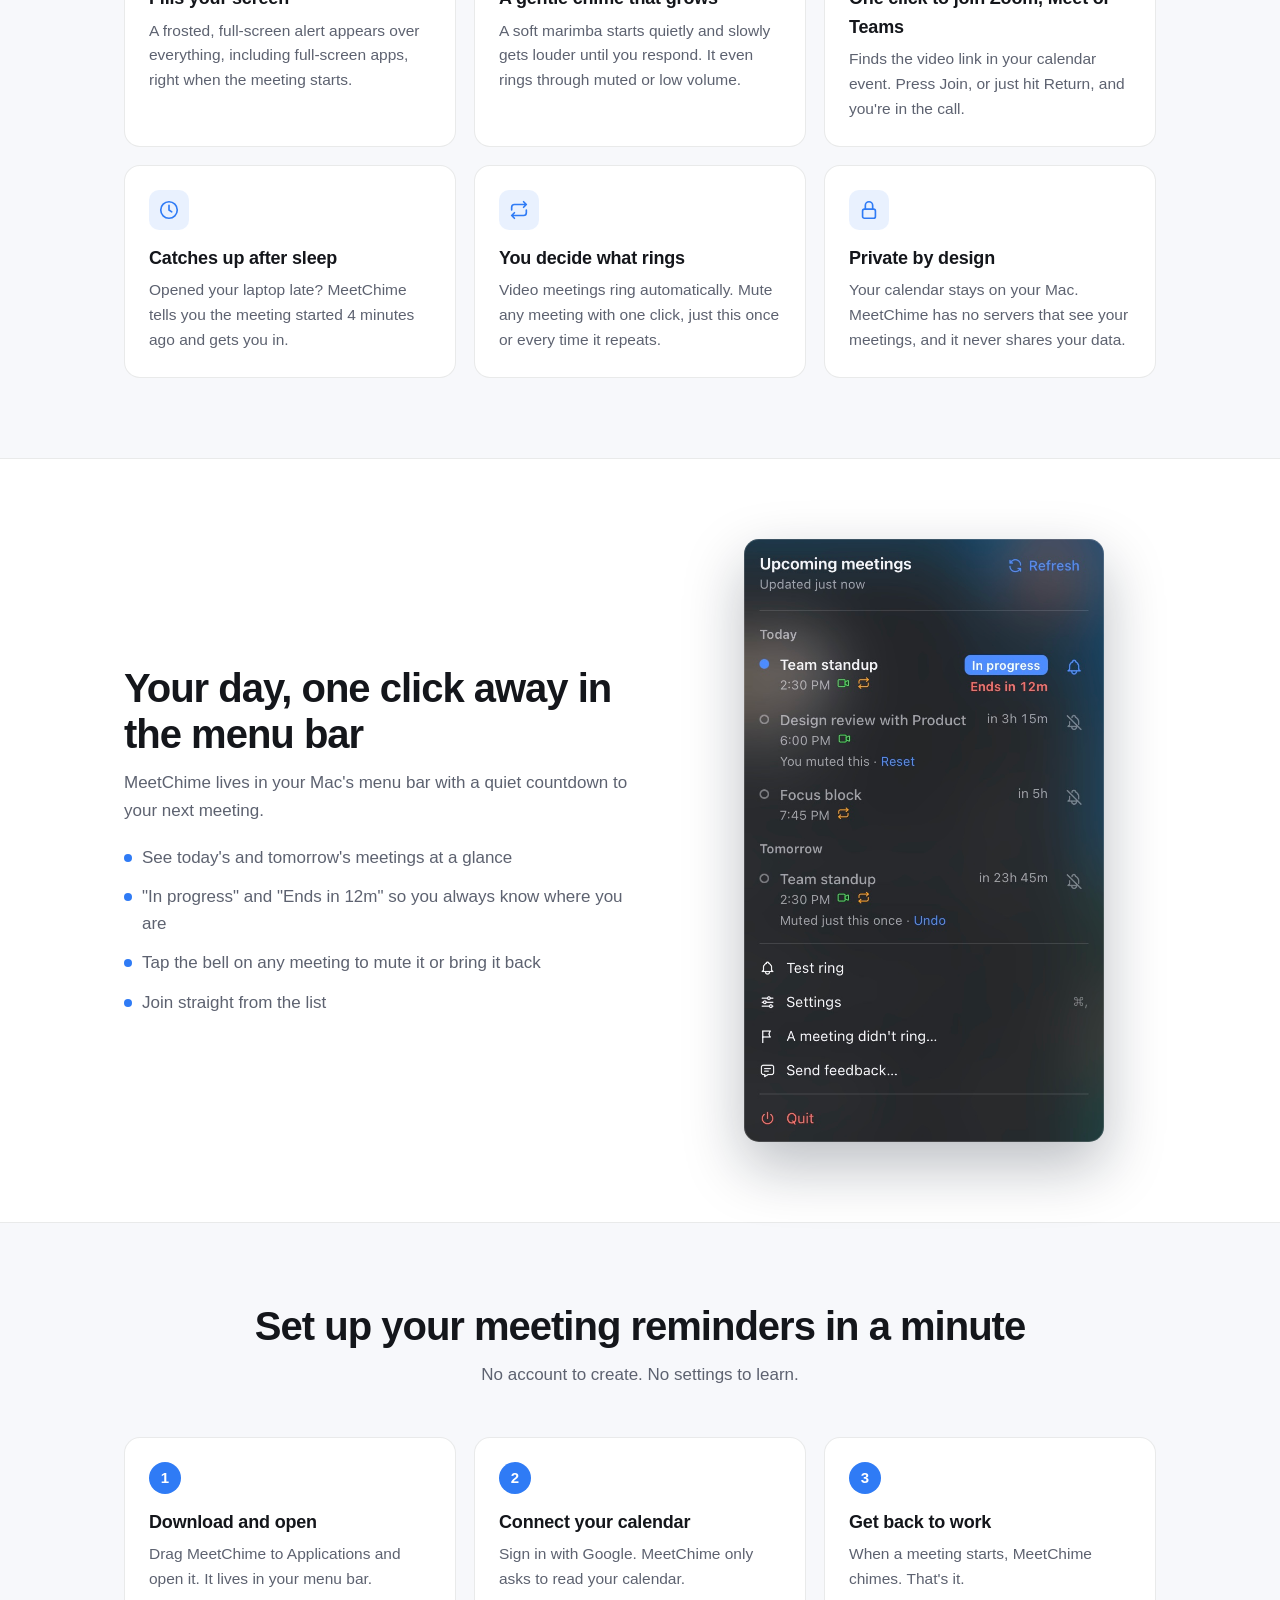
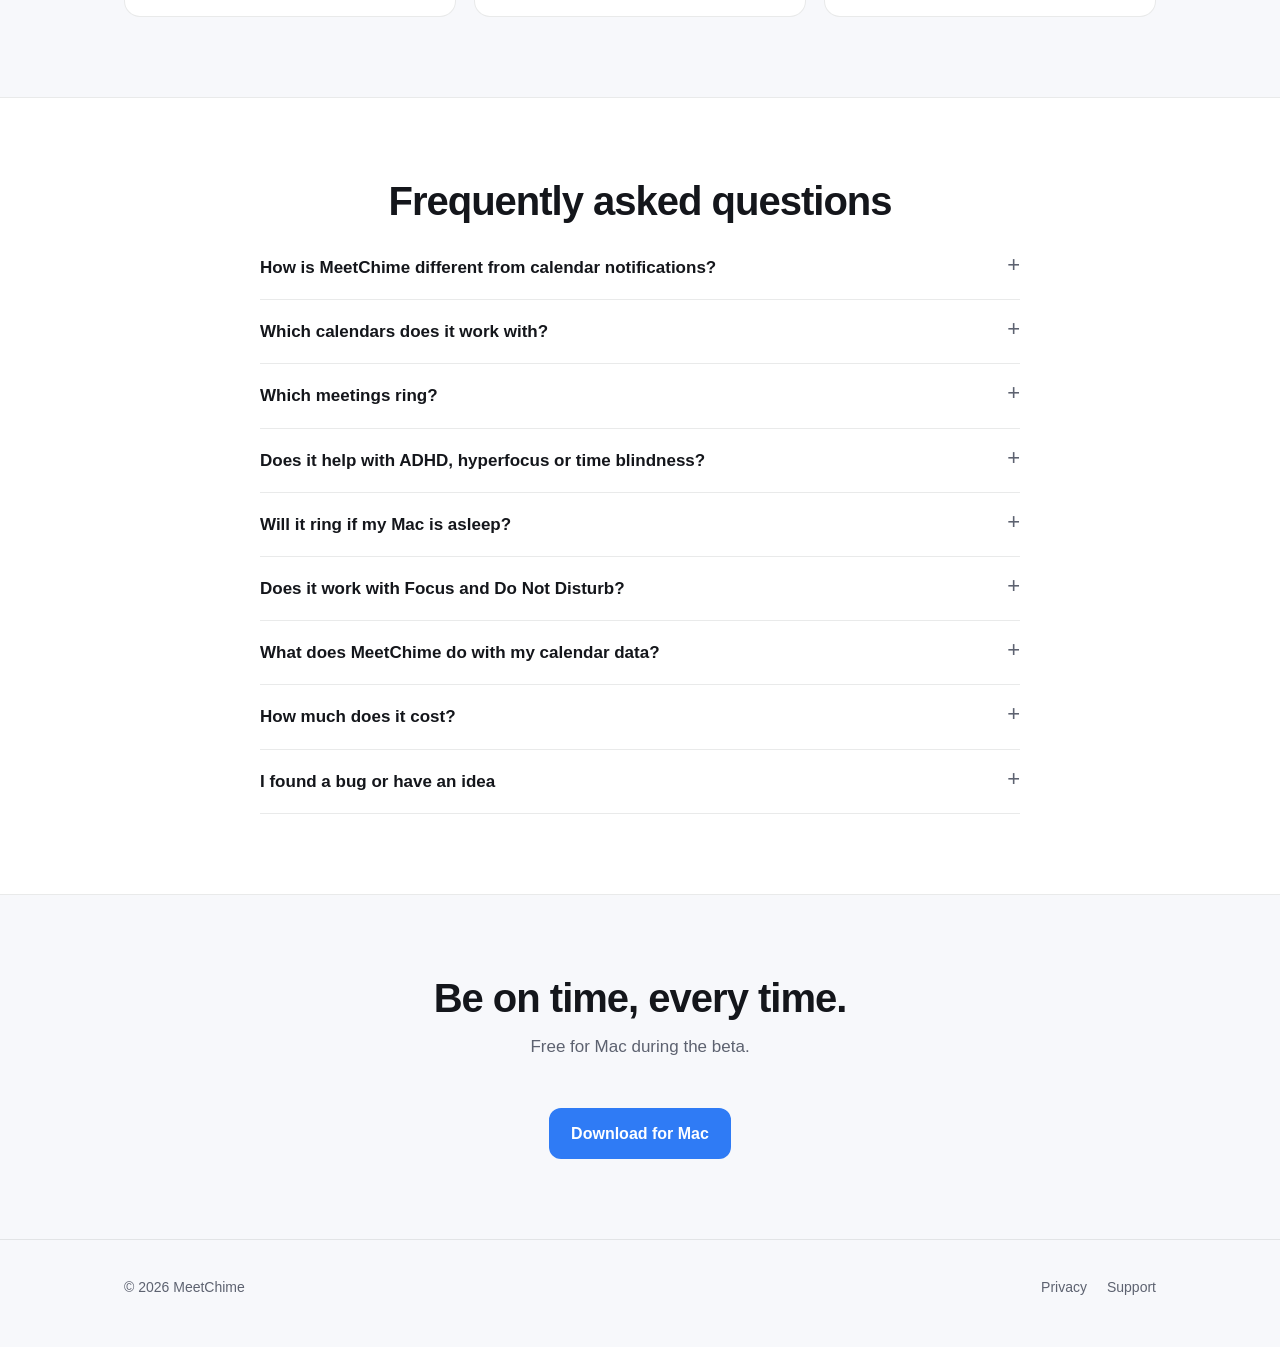
==== commit e55ff6dc: "Download for Mac is live: MeetChime 0.1.0 Co-Authored-By: Claude Opus 5.5 <noreply@anthropic.com>" ====
--- a/index.html
+++ b/index.html
@@ -34,6 +34,9 @@
   "applicationCategory": "BusinessApplication",
   "applicationSubCategory": "Meeting reminder",
   "operatingSystem": "macOS 14 or later",
+  "softwareVersion": "0.1.0",
+  "downloadUrl": "https://github.com/hhussain119/meetchime-site/releases/latest/download/MeetChime.dmg",
+  "fileSize": "12.5MB",
   "offers": { "@type": "Offer", "price": "0", "priceCurrency": "USD" },
   "publisher": { "@type": "Organization", "name": "MeetChime", "url": "https://meetchime.app/", "email": "support@meetchime.app" }
 }
@@ -179,7 +182,7 @@
 <script>
   // Until the first signed release exists, the download buttons ask people to get in touch instead.
   // Set RELEASED to true once a release with MeetChime.dmg is published.
-  const RELEASED = false;
+  const RELEASED = true;
   const DMG = 'https://github.com/hhussain119/meetchime-site/releases/latest/download/MeetChime.dmg';
   for (const a of document.querySelectorAll('a.download')) {
     if (RELEASED) {
